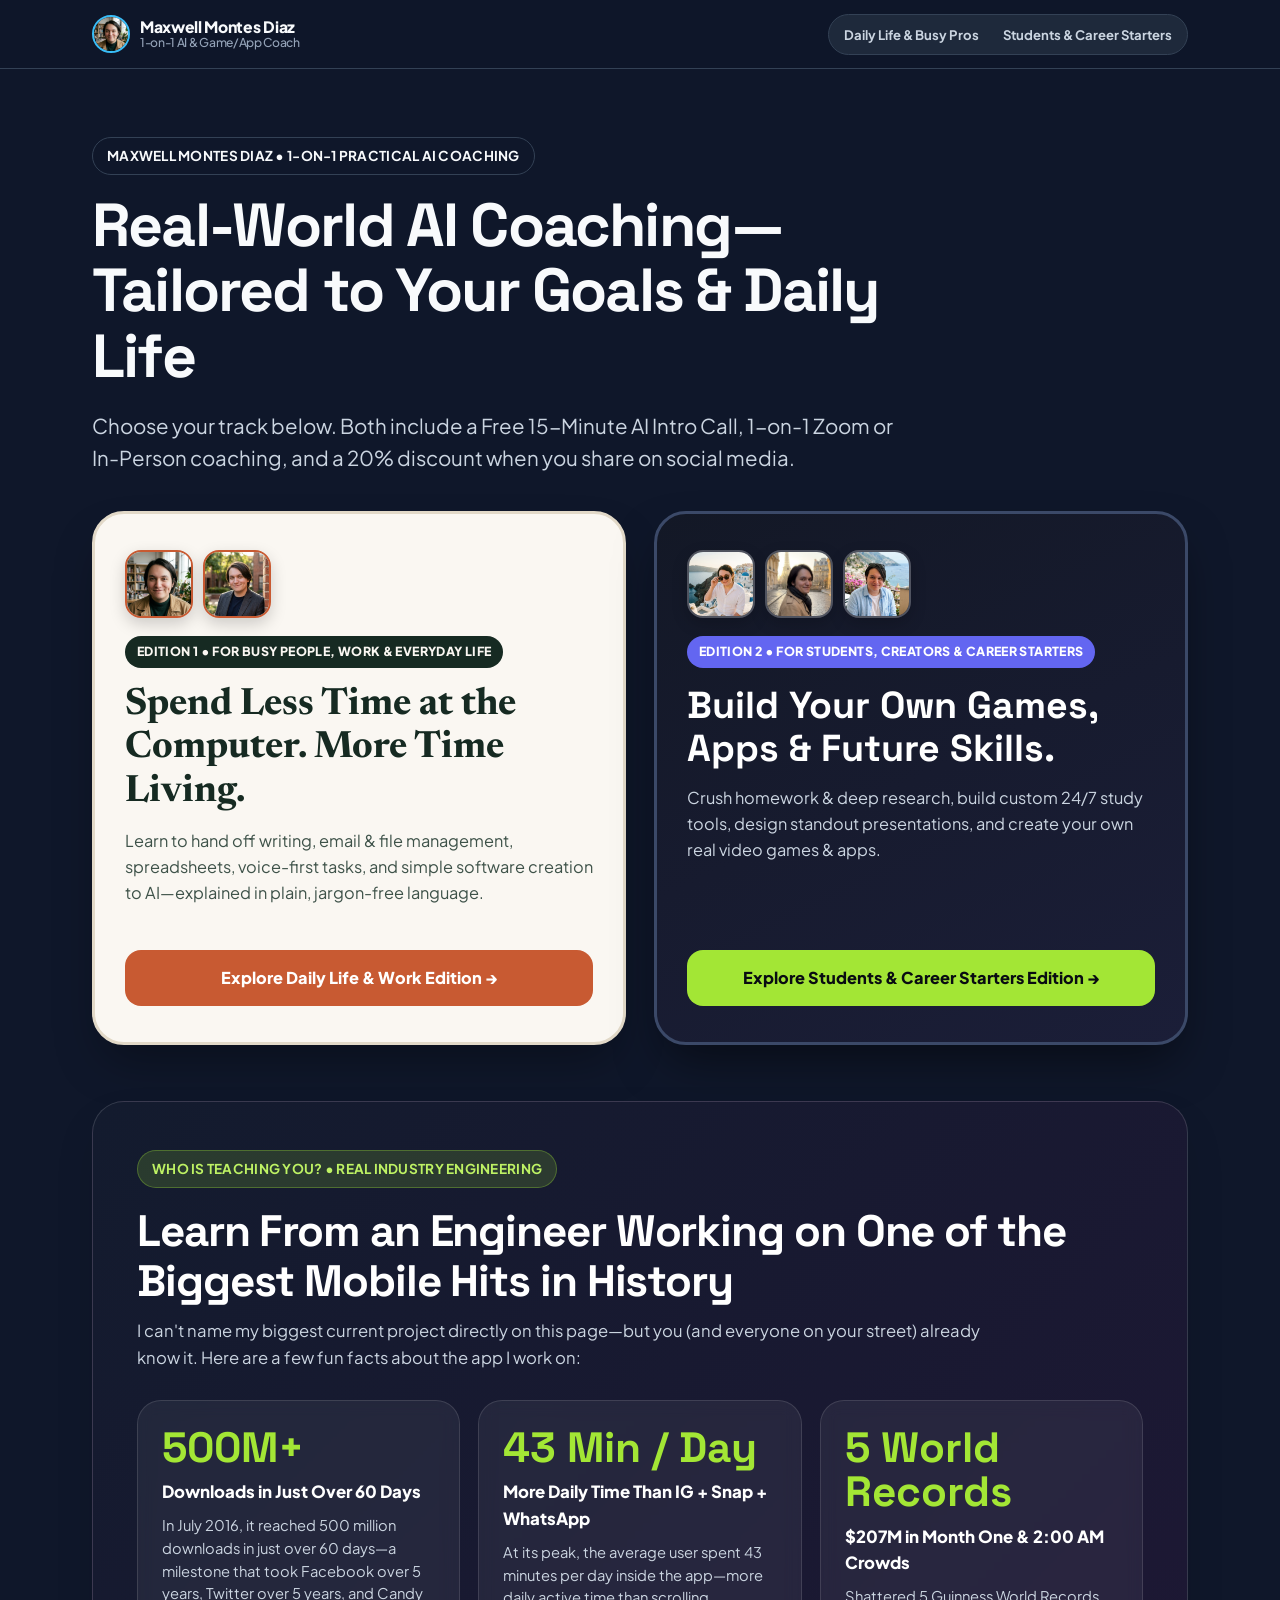
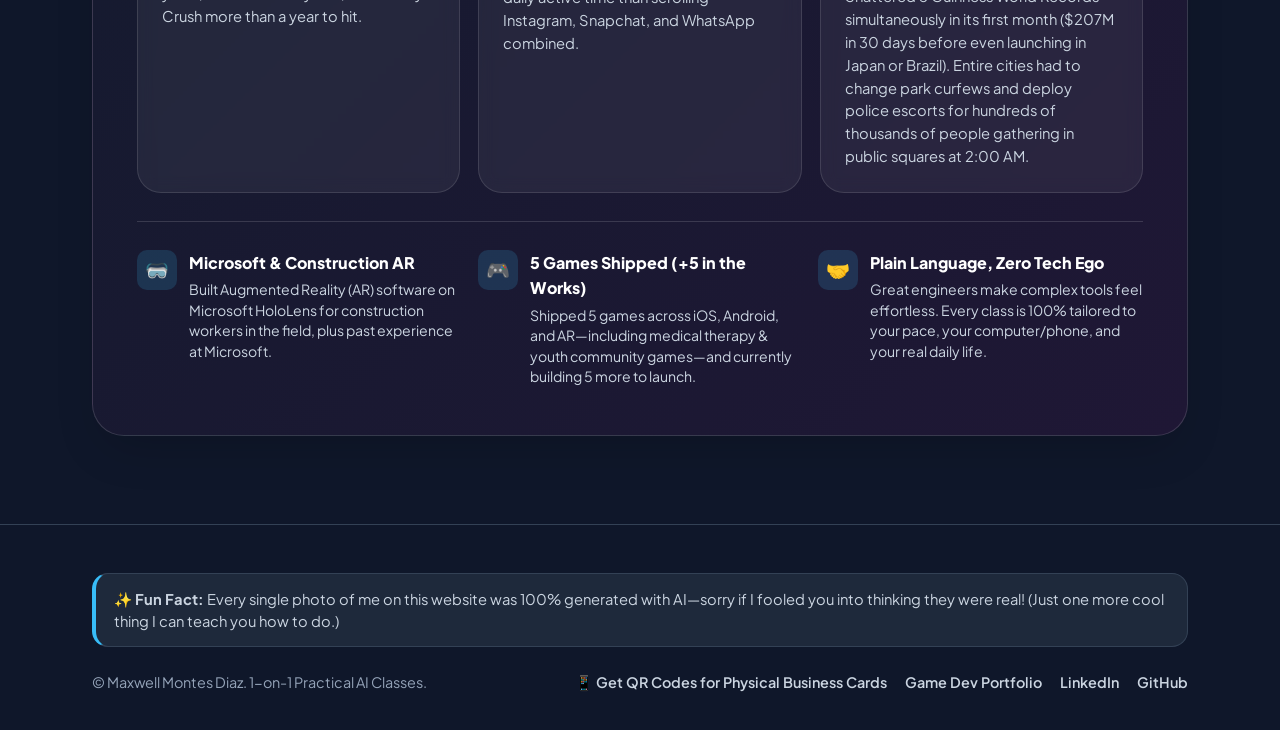
==== index.html @ 0ac8b61b "Initial commit: 1-on-1 AI Lessons Website (Daily Life & Students/Creators editions)" ====
<!DOCTYPE html>
<html lang="en">
<head>
  <meta charset="utf-8" />
  <meta name="viewport" content="width=device-width, initial-scale=1" />
  <title>Maxwell Montes Diaz — 1-on-1 Practical AI, App &amp; Game Classes</title>
  <meta name="description" content="1-on-1 AI coaching by Maxwell Montes Diaz (Ex-Microsoft AR &amp; 500M+ download mobile hit engineer). Tailored tracks for Busy People &amp; Daily Life, and for Students, Creators &amp; Career Starters. Free 15-Min AI Intro Call!" />

  <!-- OpenGraph / WhatsApp / iMessage / Social Link Preview -->
  <meta property="og:type" content="website" />
  <meta property="og:site_name" content="Maxwell Montes Diaz • AI Coaching" />
  <meta property="og:title" content="Master AI for Daily Life — 1-on-1 Classes with Maxwell Montes Diaz" />
  <meta property="og:description" content="Free 15-Min AI Intro Call • Edition 1 (Daily Life &amp; Busy Pros): Spend less time at the computer. Edition 2 (Students &amp; Career Starters): Build your own games, apps &amp; study tools. 20% off when shared!" />
  <meta property="og:url" content="https://mascaz.github.io/AI-Lessons-Website/" />
  <meta property="og:image" content="https://mascaz.github.io/AI-Lessons-Website/assets/images/og-main.jpg" />
  <meta property="og:image:type" content="image/jpeg" />
  <meta property="og:image:width" content="1200" />
  <meta property="og:image:height" content="630" />
  <meta name="twitter:card" content="summary_large_image" />
  <meta name="twitter:title" content="Master AI for Daily Life — 1-on-1 Classes with Maxwell Montes Diaz" />
  <meta name="twitter:description" content="Free 15-Min AI Intro Call • Practical 1-on-1 AI, App &amp; Game Dev coaching." />
  <meta name="twitter:image" content="https://mascaz.github.io/AI-Lessons-Website/assets/images/og-main.jpg" />

  <!-- Google Fonts -->
  <link rel="preconnect" href="https://fonts.googleapis.com" />
  <link rel="preconnect" href="https://fonts.gstatic.com" crossorigin />
  <link href="https://fonts.googleapis.com/css2?family=Newsreader:ital,opsz,wght@0,6..72,600;0,6..72,700;1,6..72,600&family=Plus+Jakarta+Sans:wght@400;500;600;700;800&family=Space+Grotesk:wght@600;700&display=swap" rel="stylesheet" />

  <link rel="stylesheet" href="assets/css/styles.css" />
</head>
<body class="theme-gateway" data-track="gateway">

  <!-- Sticky Global Top Bar -->
  <header class="site-header">
    <div class="container header-inner">
      <a href="./" class="brand-link">
        <img src="assets/images/adults-03-loft.jpg" alt="Maxwell Montes Diaz" class="brand-avatar" id="header-brand-avatar" width="38" height="38" />
        <div class="brand-meta">
          <span class="brand-name">Maxwell Montes Diaz</span>
          <span class="brand-role" data-i18n="nav_role">1-on-1 AI &amp; Game/App Coach</span>
        </div>
      </a>

      <div class="header-controls">
        <nav class="audience-switcher" aria-label="Experience Switcher">
          <a href="adults/" class="audience-pill" data-i18n="nav_adults_pill">Daily Life &amp; Busy Pros</a>
          <a href="youth/" class="audience-pill" data-i18n="nav_youth_pill">Students &amp; Career Starters</a>
        </nav>
      </div>
    </div>
  </header>

  <main>
    <!-- Gateway Hero & Dual Track Chooser -->
    <section class="hero-section">
      <div class="container">
        <div style="max-width: 820px;">
          <div class="eyebrow-badge" data-i18n="gate_eyebrow">
            MAXWELL MONTES DIAZ • 1-ON-1 PRACTICAL AI COACHING
          </div>
          <h1 class="headline-xl" data-i18n="gate_title">
            Real-World AI Coaching—Tailored to Your Goals &amp; Daily Life
          </h1>
          <p class="hero-lead" data-i18n="gate_sub">
            Choose your track below. Both include a Free 15-Minute AI Intro Call, 1-on-1 Zoom or In-Person coaching, and a 20% discount when you share on social media.
          </p>
        </div>

        <!-- Two Distinct Experience Cards -->
        <div class="gateway-cards">
          <!-- Card 1: Daily Life & Busy Pros -->
          <article class="gateway-card gateway-card-adults" data-avatar-preview="assets/images/adults-03-loft.jpg">
            <div>
              <div class="gateway-photo-strip">
                <img src="assets/images/adults-03-loft.jpg" alt="Maxwell Montes Diaz — Studio Headshot" fetchpriority="high" width="68" height="68" />
                <img src="assets/images/adults-04-outdoor.jpg" alt="Maxwell Montes Diaz — Outdoor Headshot" width="68" height="68" />
              </div>
              <span style="display:inline-block;padding:6px 12px;border-radius:999px;background:#162A22;color:#FAF7F2;font-size:0.78rem;font-weight:800;letter-spacing:0.03em;margin-bottom:16px;" data-i18n="gate_adults_badge">
                EDITION 1 • FOR BUSY PEOPLE, WORK &amp; EVERYDAY LIFE
              </span>
              <h2 style="font-family:var(--font-serif);font-size:clamp(1.75rem,3vw,2.35rem);line-height:1.15;margin-bottom:14px;color:#162A22;" data-i18n="gate_adults_title">
                Spend Less Time at the Computer. More Time Living.
              </h2>
              <p style="color:#3E5249;font-size:1.02rem;margin-bottom:20px;" data-i18n="gate_adults_desc">
                Learn to hand off writing, email &amp; file management, spreadsheets, voice-first tasks, and simple software creation to AI—explained in plain, jargon-free language.
              </p>
            </div>
            <a href="adults/" class="btn" style="background:#C85A32;color:#FFFFFF;width:100%;" data-i18n="gate_adults_btn">
              Explore Daily Life &amp; Work Edition →
            </a>
          </article>

          <!-- Card 2: Students, Creators & Career Starters -->
          <article class="gateway-card gateway-card-youth" data-avatar-preview="assets/images/youth-05-santorini.jpg">
            <div>
              <div class="gateway-photo-strip">
                <img src="assets/images/youth-05-santorini.jpg" alt="Maxwell Montes Diaz — Santorini" width="68" height="68" />
                <img src="assets/images/youth-01-paris.jpg" alt="Maxwell Montes Diaz — Paris" width="68" height="68" />
                <img src="assets/images/youth-02-positano.jpg" alt="Maxwell Montes Diaz — Positano" width="68" height="68" />
              </div>
              <span style="display:inline-block;padding:6px 12px;border-radius:999px;background:#6366F1;color:#FFFFFF;font-size:0.78rem;font-weight:800;letter-spacing:0.03em;margin-bottom:16px;" data-i18n="gate_youth_badge">
                EDITION 2 • FOR STUDENTS, CREATORS &amp; CAREER STARTERS
              </span>
              <h2 style="font-family:var(--font-display);font-size:clamp(1.75rem,3vw,2.35rem);line-height:1.15;margin-bottom:14px;color:#FFFFFF;" data-i18n="gate_youth_title">
                Build Your Own Games, Apps &amp; Future Skills.
              </h2>
              <p style="color:#CBD5E1;font-size:1.02rem;margin-bottom:20px;" data-i18n="gate_youth_desc">
                Crush homework &amp; deep research, build custom 24/7 study tools, design standout presentations, and create your own real video games &amp; apps.
              </p>
            </div>
            <a href="youth/" class="btn" style="background:#A3E635;color:#090C12;width:100%;" data-i18n="gate_youth_btn">
              Explore Students &amp; Career Starters Edition →
            </a>
          </article>
        </div>

        <!-- Mystery Megahit Credibility Showcase -->
        <div class="credibility-showcase">
          <div style="display:grid;grid-template-columns:1fr;gap:28px;align-items:center;">
            <div>
              <div class="eyebrow-badge" data-i18n="cred_eyebrow">
                WHO IS TEACHING YOU? • REAL INDUSTRY ENGINEERING
              </div>
              <h2 class="headline-lg" style="color:#FFFFFF;margin-bottom:12px;" data-i18n="cred_title">
                Learn From an Engineer Working on One of the Biggest Mobile Hits in History
              </h2>
              <p style="color:#CBD5E1;max-width:72ch;font-size:1.04rem;" data-i18n="cred_subtitle">
                I can't name my biggest current project directly on this page—but you (and everyone on your street) already know it. Here are a few fun facts about the app I work on:
              </p>
            </div>
          </div>

          <div class="mystery-stats-grid">
            <div class="mystery-stat-card">
              <div class="stat-big" data-i18n="stat1_num">500M+</div>
              <div class="stat-title" data-i18n="stat1_title">Downloads in Just Over 60 Days</div>
              <p class="stat-desc" data-i18n="stat1_desc">
                In July 2016, it reached 500 million downloads in just over 60 days—a milestone that took Facebook over 5 years, Twitter over 5 years, and Candy Crush more than a year to hit.
              </p>
            </div>

            <div class="mystery-stat-card">
              <div class="stat-big" data-i18n="stat2_num">43 Min / Day</div>
              <div class="stat-title" data-i18n="stat2_title">More Daily Time Than IG + Snap + WhatsApp</div>
              <p class="stat-desc" data-i18n="stat2_desc">
                At its peak, the average user spent 43 minutes per day inside the app—more daily active time than scrolling Instagram, Snapchat, and WhatsApp combined.
              </p>
            </div>

            <div class="mystery-stat-card">
              <div class="stat-big" data-i18n="stat3_num">5 World Records</div>
              <div class="stat-title" data-i18n="stat3_title">$207M in Month One &amp; 2:00 AM Crowds</div>
              <p class="stat-desc" data-i18n="stat3_desc">
                Shattered 5 Guinness World Records simultaneously in its first month ($207M in 30 days before even launching in Japan or Brazil). Entire cities had to change park curfews and deploy police escorts for hundreds of thousands of people gathering in public squares at 2:00 AM.
              </p>
            </div>
          </div>

          <div class="experience-timeline">
            <div class="exp-item">
              <div class="exp-badge">🥽</div>
              <div>
                <h4 data-i18n="exp1_title">Microsoft &amp; Construction AR</h4>
                <p data-i18n="exp1_desc">Built Augmented Reality (AR) software on Microsoft HoloLens for construction workers in the field, plus past experience at Microsoft.</p>
              </div>
            </div>
            <div class="exp-item">
              <div class="exp-badge">🎮</div>
              <div>
                <h4 data-i18n="exp2_title">5 Games Shipped (+5 in the Works)</h4>
                <p data-i18n="exp2_desc">Shipped 5 games across iOS, Android, and AR—including medical therapy &amp; youth community games—and currently building 5 more to launch.</p>
              </div>
            </div>
            <div class="exp-item">
              <div class="exp-badge">🤝</div>
              <div>
                <h4 data-i18n="exp3_title">Plain Language, Zero Tech Ego</h4>
                <p data-i18n="exp3_desc">Great engineers make complex tools feel effortless. Every class is 100% tailored to your pace, your computer/phone, and your real daily life.</p>
              </div>
            </div>
          </div>
        </div>
      </div>
    </section>
  </main>

  <!-- Footer with QR Code Generator Modal Trigger -->
  <footer class="site-footer">
    <div class="container">
      <div class="ai-photo-funfact" data-i18n="footer_ai_photos_fact">
        ✨ <strong>Fun Fact:</strong> Every single photo of me on this website was 100% generated with AI—sorry if I fooled you into thinking they were real! (Just one more cool thing I can teach you how to do.)
      </div>
      <div class="footer-inner">
        <div data-i18n="footer_rights">© Maxwell Montes Diaz. 1-on-1 Practical AI Classes.</div>
        <div class="footer-links">
          <button type="button" id="open-qr-modal" data-i18n="footer_qr_btn">📱 Get QR Codes for Physical Business Cards</button>
          <a href="https://mascaz.github.io" target="_blank" rel="noopener" data-i18n="footer_portfolio">Game Dev Portfolio</a>
          <a href="https://www.linkedin.com/in/maxwell-montes-diaz/" target="_blank" rel="noopener">LinkedIn</a>
          <a href="https://github.com/Mascaz" target="_blank" rel="noopener">GitHub</a>
        </div>
      </div>
    </div>
  </footer>

  <!-- Mobile Sticky Bar -->
  <div class="mobile-sticky-bar">
    <a href="#" data-contact="wa-audit" class="btn btn-whatsapp" data-i18n="cta_whatsapp_short">WhatsApp (Free 15-Min Intro)</a>
    <a href="#" data-contact="sms" class="btn-sms-mini" data-i18n="cta_sticky_sms">SMS Text</a>
  </div>

  <!-- Native Dialog Modal for Business Card QR Codes -->
  <dialog id="qr-dialog" class="qr-modal">
    <div style="display:flex;justify-content:space-between;align-items:center;gap:12px;">
      <h3 style="font-size:1.3rem;font-weight:800;">QR Codes for Your Physical Cards</h3>
      <button type="button" id="close-qr-modal" style="color:#94A3B8;font-size:1.5rem;line-height:1;">✕</button>
    </div>
    <p style="color:#CBD5E1;font-size:0.92rem;margin-top:8px;">
      Right-click or long-press either QR code to save it for your business cards. Each link automatically opens in English or Spanish based on the person's phone language!
    </p>
    <div class="qr-grid">
      <div class="qr-box">
        <div style="font-weight:800;color:#FDBA74;">Card 1: Daily Life &amp; Busy Pros</div>
        <img id="qr-img-adults" alt="QR Code for Daily Life and Work Website" width="180" height="180" loading="lazy" />
        <div id="qr-url-adults" style="font-family:var(--font-mono);font-size:0.76rem;color:#94A3B8;word-break:break-all;"></div>
      </div>
      <div class="qr-box">
        <div style="font-weight:800;color:#A3E635;">Card 2: Students &amp; Career Starters</div>
        <img id="qr-img-youth" alt="QR Code for Students and Career Starters Website" width="180" height="180" loading="lazy" />
        <div id="qr-url-youth" style="font-family:var(--font-mono);font-size:0.76rem;color:#94A3B8;word-break:break-all;"></div>
      </div>
    </div>
  </dialog>

  <script src="assets/js/site.js"></script>
</body>
</html>
---- assets/css/styles.css ----
/* ==========================================================================
   Maxwell Montes Diaz — Practical AI Classes (Bilingual EN / ES)
   Three tailored experiences:
   1. .theme-adults  -> Warm Editorial & Calm (Daily Life & Busy Professionals)
   2. .theme-youth   -> Modern Creator Studio (Students, Creators & Career Starters)
   3. .theme-gateway -> Dual-Track Gateway & Switcher
   ========================================================================== */

@media (prefers-reduced-motion: no-preference) {
  @view-transition {
    navigation: auto;
  }
}

:root {
  --font-sans: 'Plus Jakarta Sans', -apple-system, BlinkMacSystemFont, 'Segoe UI', Roboto, sans-serif;
  --font-serif: 'Newsreader', Georgia, 'Times New Roman', serif;
  --font-display: 'Space Grotesk', 'Plus Jakarta Sans', sans-serif;
  --font-mono: 'JetBrains Mono', ui-monospace, SFMono-Regular, Menlo, monospace;

  --whatsapp-green: #25D366;
  --whatsapp-green-dark: #1DA851;
  --whatsapp-ink: #071F10;

  --radius-sm: 10px;
  --radius-md: 16px;
  --radius-lg: 24px;
  --radius-xl: 32px;
  --radius-pill: 9999px;

  --shadow-soft: 0 12px 32px -8px rgba(20, 40, 32, 0.08), 0 4px 12px -2px rgba(20, 40, 32, 0.04);
  --shadow-elevated: 0 20px 48px -12px rgba(0, 0, 0, 0.18);
  --max-w: 1160px;
}

/* --------------------------------------------------------------------------
   Theme 1: DAILY LIFE & BUSY PROS — Warm Editorial, High Legibility, Calm
   -------------------------------------------------------------------------- */
.theme-adults {
  --bg-primary: #FAF7F2;
  --bg-secondary: #F2ECE1;
  --bg-card: #FFFFFF;
  --bg-card-alt: #F6F1E8;
  --bg-glass: rgba(250, 247, 242, 0.90);

  --text-primary: #162A22;
  --text-secondary: #3E5249;
  --text-muted: #687A71;

  --accent-primary: #C85A32;
  --accent-primary-hover: #AF4822;
  --accent-secondary: #1E4637;
  --accent-Soft: #F9E6DF;
  --accent-badge-bg: #E6EFEA;
  --accent-badge-text: #163B2D;

  --border-color: #E2D9C8;
  --border-strong: #C9BTA8;
  --focus-ring: #C85A32;

  background-color: var(--bg-primary);
  color: var(--text-primary);
  font-family: var(--font-sans);
  font-size: 18px;
  line-height: 1.65;
}

/* --------------------------------------------------------------------------
   Theme 2: STUDENTS, CREATORS & CAREER STARTERS — Modern Creator Studio
   -------------------------------------------------------------------------- */
.theme-youth {
  --bg-primary: #090C12;
  --bg-secondary: #101520;
  --bg-card: #151B28;
  --bg-card-alt: #1C2436;
  --bg-glass: rgba(9, 12, 18, 0.86);

  --text-primary: #F8FAFC;
  --text-secondary: #CBD5E1;
  --text-muted: #94A3B8;

  --accent-primary: #A3E635;
  --accent-primary-hover: #BEF264;
  --accent-secondary: #6366F1;
  --accent-Soft: rgba(99, 102, 241, 0.16);
  --accent-badge-bg: rgba(163, 230, 53, 0.14);
  --accent-badge-text: #A3E635;

  --border-color: #263147;
  --border-strong: #3B4968;
  --focus-ring: #A3E635;

  background-color: var(--bg-primary);
  color: var(--text-primary);
  font-family: var(--font-sans);
  font-size: 17px;
  line-height: 1.6;
}

/* --------------------------------------------------------------------------
   Theme 3: GATEWAY (Root Switcher)
   -------------------------------------------------------------------------- */
.theme-gateway {
  --bg-primary: #0F172A;
  --bg-secondary: #1E293B;
  --bg-card: #1E293B;
  --bg-card-alt: #27354D;
  --bg-glass: rgba(15, 23, 42, 0.88);

  --text-primary: #F8FAFC;
  --text-secondary: #CBD5E1;
  --text-muted: #94A3B8;

  --accent-primary: #38BDF8;
  --accent-secondary: #C85A32;
  --border-color: #334155;
  --focus-ring: #38BDF8;

  background-color: var(--bg-primary);
  color: var(--text-primary);
  font-family: var(--font-sans);
  font-size: 17px;
  line-height: 1.6;
}

/* --------------------------------------------------------------------------
   Base & Reset
   -------------------------------------------------------------------------- */
*, *::before, *::after {
  box-sizing: border-box;
  margin: 0;
  padding: 0;
}

html {
  scroll-behavior: smooth;
  -webkit-text-size-adjust: 100%;
}

body {
  min-height: 100vh;
  overflow-x: hidden;
  padding-bottom: 92px; /* Space for mobile sticky CTA bar */
}

@media (min-width: 900px) {
  body {
    padding-bottom: 0;
  }
}

img {
  max-width: 100%;
  height: auto;
  display: block;
}

a {
  color: inherit;
  text-decoration: none;
}

button {
  font: inherit;
  cursor: pointer;
  border: none;
  background: none;
}

:focus-visible {
  outline: 3px solid var(--focus-ring);
  outline-offset: 3px;
}

.container {
  width: 100%;
  max-width: var(--max-w);
  margin: 0 auto;
  padding: 0 20px;
}

@media (min-width: 768px) {
  .container {
    padding: 0 32px;
  }
}

/* --------------------------------------------------------------------------
   Top Sticky Navigation Bar (Audience Switcher + Language Toggle)
   -------------------------------------------------------------------------- */
.site-header {
  position: sticky;
  top: 0;
  z-index: 100;
  backdrop-filter: blur(14px);
  -webkit-backdrop-filter: blur(14px);
  background: var(--bg-glass);
  border-bottom: 1px solid var(--border-color);
}

.header-inner {
  display: flex;
  align-items: center;
  justify-content: space-between;
  gap: 12px;
  min-height: 68px;
  padding-top: 8px;
  padding-bottom: 8px;
  flex-wrap: wrap;
}

.brand-link {
  display: flex;
  align-items: center;
  gap: 10px;
  font-weight: 800;
  font-size: 1rem;
  letter-spacing: -0.02em;
}

.brand-avatar {
  width: 38px;
  height: 38px;
  border-radius: 50%;
  object-fit: cover;
  object-position: center 20%;
  border: 2px solid var(--accent-primary);
}

.brand-meta {
  display: flex;
  flex-direction: column;
  line-height: 1.15;
}

.brand-name {
  font-weight: 800;
  font-size: 0.98rem;
}

.brand-role {
  font-size: 0.76rem;
  color: var(--text-muted);
  font-weight: 500;
}

.header-controls {
  display: flex;
  align-items: center;
  gap: 10px;
  flex-wrap: wrap;
}

/* Version Switcher Pills */
.audience-switcher {
  display: inline-flex;
  align-items: center;
  background: var(--bg-secondary);
  border: 1px solid var(--border-color);
  border-radius: var(--radius-pill);
  padding: 3px;
  font-size: 0.82rem;
  font-weight: 700;
}

.audience-pill {
  padding: 6px 12px;
  border-radius: var(--radius-pill);
  color: var(--text-secondary);
  transition: all 0.2s ease;
  white-space: nowrap;
}

.audience-pill:hover {
  color: var(--text-primary);
}

.audience-pill.active-adults {
  background: #C85A32;
  color: #FFFFFF;
}

.audience-pill.active-youth {
  background: #6366F1;
  color: #FFFFFF;
}

/* Language Toggle Pill */
.lang-toggle {
  display: inline-flex;
  align-items: center;
  background: var(--bg-secondary);
  border: 1px solid var(--border-color);
  border-radius: var(--radius-pill);
  padding: 3px;
  font-size: 0.8rem;
  font-weight: 700;
}

.lang-btn {
  padding: 5px 10px;
  border-radius: var(--radius-pill);
  color: var(--text-muted);
  transition: all 0.18s ease;
}

.lang-btn.active {
  background: var(--text-primary);
  color: var(--bg-primary);
}

/* --------------------------------------------------------------------------
   Typography Helpers
   -------------------------------------------------------------------------- */
.theme-adults .headline-xl {
  font-family: var(--font-serif);
  font-size: clamp(2.25rem, 4.6vw, 3.7rem);
  font-weight: 700;
  line-height: 1.12;
  letter-spacing: -0.02em;
}

.theme-adults .headline-lg {
  font-family: var(--font-serif);
  font-size: clamp(1.85rem, 3.5vw, 2.75rem);
  font-weight: 700;
  line-height: 1.18;
  letter-spacing: -0.015em;
}

.theme-youth .headline-xl,
.theme-gateway .headline-xl {
  font-family: var(--font-display);
  font-size: clamp(2.2rem, 4.8vw, 3.8rem);
  font-weight: 800;
  line-height: 1.08;
  letter-spacing: -0.03em;
}

.theme-youth .headline-lg,
.theme-gateway .headline-lg {
  font-family: var(--font-display);
  font-size: clamp(1.8rem, 3.6vw, 2.75rem);
  font-weight: 800;
  line-height: 1.14;
  letter-spacing: -0.025em;
}

.eyebrow-badge {
  display: inline-flex;
  align-items: center;
  gap: 8px;
  padding: 7px 14px;
  border-radius: var(--radius-pill);
  background: var(--accent-badge-bg);
  color: var(--accent-badge-text);
  font-size: 0.85rem;
  font-weight: 700;
  letter-spacing: 0.02em;
  margin-bottom: 18px;
  border: 1px solid var(--border-color);
}

.highlight-adults {
  color: #C85A32;
  font-style: italic;
}

.highlight-youth {
  background: linear-gradient(95deg, #A3E635 0%, #38BDF8 100%);
  -webkit-background-clip: text;
  -webkit-text-fill-color: transparent;
}

/* --------------------------------------------------------------------------
   Hero Section
   -------------------------------------------------------------------------- */
.hero-section {
  padding: 44px 0 64px;
}

@media (min-width: 900px) {
  .hero-section {
    padding: 68px 0 88px;
  }
}

.hero-grid {
  display: grid;
  grid-template-columns: 1fr;
  gap: 40px;
  align-items: center;
}

@media (min-width: 920px) {
  .hero-grid {
    grid-template-columns: 1.18fr 0.82fr;
    gap: 52px;
  }
}

.hero-lead {
  font-size: clamp(1.08rem, 1.8vw, 1.28rem);
  color: var(--text-secondary);
  margin-top: 20px;
  margin-bottom: 28px;
  max-width: 62ch;
}

/* Free 15-Min Intro Call Callout Banner */
.audit-offer-banner {
  background: var(--bg-card);
  border: 2px solid var(--accent-primary);
  border-radius: var(--radius-md);
  padding: 16px 20px;
  margin-bottom: 26px;
  display: flex;
  align-items: flex-start;
  gap: 14px;
  box-shadow: var(--shadow-soft);
}

.audit-offer-icon {
  font-size: 1.5rem;
  line-height: 1;
  flex-shrink: 0;
  margin-top: 2px;
}

.audit-offer-text strong {
  display: block;
  font-size: 1.02rem;
  margin-bottom: 3px;
}

.audit-offer-text span {
  font-size: 0.92rem;
  color: var(--text-secondary);
}

/* CTA Hierarchy Buttons */
.cta-stack {
  display: flex;
  flex-direction: column;
  gap: 12px;
}

.cta-row-primary {
  display: flex;
  flex-wrap: wrap;
  gap: 12px;
}

.btn {
  display: inline-flex;
  align-items: center;
  justify-content: center;
  gap: 10px;
  padding: 15px 24px;
  border-radius: var(--radius-md);
  font-weight: 800;
  font-size: 1.02rem;
  transition: transform 0.16s ease, box-shadow 0.16s ease, background-color 0.16s ease;
  text-align: center;
}

.btn:active {
  transform: translateY(1px);
}

.btn-whatsapp {
  background: var(--whatsapp-green);
  color: var(--whatsapp-ink);
  box-shadow: 0 10px 24px -6px rgba(37, 211, 102, 0.45);
  flex: 1 1 280px;
}

.btn-whatsapp:hover {
  background: #20bd5a;
  transform: translateY(-2px);
}

.btn-secondary {
  background: var(--bg-card);
  color: var(--text-primary);
  border: 1.5px solid var(--border-color);
  padding: 13px 20px;
  font-size: 0.95rem;
  font-weight: 700;
}

.btn-secondary:hover {
  border-color: var(--accent-primary);
  transform: translateY(-1px);
}

.contact-tier-row {
  display: flex;
  flex-wrap: wrap;
  align-items: center;
  gap: 10px 18px;
  font-size: 0.88rem;
  color: var(--text-muted);
  margin-top: 4px;
}

.contact-tier-link {
  display: inline-flex;
  align-items: center;
  gap: 6px;
  color: var(--text-secondary);
  font-weight: 600;
  text-decoration: underline;
  text-underline-offset: 3px;
}

.contact-tier-link:hover {
  color: var(--accent-primary);
}

/* Hero Portrait Card & Multi-Photo Collages */
.hero-photo-card {
  position: relative;
  background: var(--bg-card);
  border: 1px solid var(--border-color);
  border-radius: var(--radius-xl);
  padding: 16px;
  box-shadow: var(--shadow-elevated);
}

.hero-photo-frame {
  position: relative;
  border-radius: calc(var(--radius-xl) - 8px);
  overflow: hidden;
  aspect-ratio: 4 / 4.7;
  background: var(--bg-secondary);
}

.hero-photo-frame img {
  width: 100%;
  height: 100%;
  object-fit: cover;
  object-position: center 18%;
}

/* Adults 2-Photo Editorial Collage (03 Loft + 04 Outdoor) */
.hero-collage-adults {
  display: grid;
  grid-template-columns: 1.15fr 0.85fr;
  gap: 10px;
  align-items: stretch;
}

.collage-tile {
  position: relative;
  border-radius: calc(var(--radius-xl) - 10px);
  overflow: hidden;
  background: var(--bg-secondary);
  cursor: pointer;
  border: 2px solid transparent;
  transition: transform 0.2s ease, border-color 0.2s ease;
}

.collage-tile:hover {
  transform: scale(1.015);
  border-color: var(--accent-primary);
}

.collage-tile img {
  width: 100%;
  height: 100%;
  object-fit: cover;
  object-position: center 20%;
  display: block;
}

.hero-collage-adults .collage-tile {
  aspect-ratio: 3 / 4.2;
}

/* Youth 3-Photo Creator Bento Collage (05 Santorini + 01 Paris + 02 Positano) */
.hero-collage-youth {
  display: grid;
  grid-template-columns: 1fr 1fr;
  gap: 10px;
}

.hero-collage-youth .collage-tile-main {
  grid-column: 1 / -1;
  aspect-ratio: 16 / 10.5;
}

.hero-collage-youth .collage-tile-sub {
  aspect-ratio: 4 / 4.3;
}

/* Gateway Card Mini Collage Strip */
.gateway-photo-strip {
  display: flex;
  gap: 10px;
  margin-bottom: 18px;
}

.gateway-photo-strip img {
  width: 68px;
  height: 68px;
  border-radius: 16px;
  object-fit: cover;
  object-position: center 20%;
  border: 2px solid rgba(255, 255, 255, 0.25);
  box-shadow: 0 6px 16px rgba(0, 0, 0, 0.18);
}

.gateway-card-adults .gateway-photo-strip img {
  border-color: #C85A32;
}

.hero-photo-caption {
  padding: 16px 8px 6px;
}

.hero-photo-name {
  font-weight: 800;
  font-size: 1.15rem;
  display: flex;
  align-items: center;
  justify-content: space-between;
  gap: 8px;
}

.verified-pill {
  font-size: 0.76rem;
  padding: 4px 10px;
  border-radius: var(--radius-pill);
  background: var(--accent-badge-bg);
  color: var(--accent-badge-text);
  font-weight: 700;
}

.hero-photo-bio {
  font-size: 0.9rem;
  color: var(--text-secondary);
  margin-top: 6px;
}

.hero-mini-pills {
  display: flex;
  flex-wrap: wrap;
  gap: 6px;
  margin-top: 12px;
}

.mini-pill {
  font-size: 0.76rem;
  font-weight: 700;
  padding: 4px 10px;
  border-radius: var(--radius-sm);
  background: var(--bg-secondary);
  color: var(--text-secondary);
  border: 1px solid var(--border-color);
}

/* --------------------------------------------------------------------------
   Section Layout & Cards
   -------------------------------------------------------------------------- */
.section {
  padding: 64px 0;
  border-top: 1px solid var(--border-color);
}

@media (min-width: 900px) {
  .section {
    padding: 84px 0;
  }
}

.section-alt {
  background: var(--bg-secondary);
}

.section-header {
  max-width: 740px;
  margin-bottom: 44px;
}

.section-header p {
  margin-top: 14px;
  color: var(--text-secondary);
  font-size: 1.06rem;
}

.cards-grid-3 {
  display: grid;
  grid-template-columns: 1fr;
  gap: 22px;
}

@media (min-width: 768px) {
  .cards-grid-3 {
    grid-template-columns: repeat(2, 1fr);
  }
}

@media (min-width: 1024px) {
  .cards-grid-3 {
    grid-template-columns: repeat(3, 1fr);
  }
}

.cards-grid-2 {
  display: grid;
  grid-template-columns: 1fr;
  gap: 24px;
}

@media (min-width: 820px) {
  .cards-grid-2 {
    grid-template-columns: repeat(2, 1fr);
  }
}

.feature-card {
  background: var(--bg-card);
  border: 1px solid var(--border-color);
  border-radius: var(--radius-lg);
  padding: 28px;
  display: flex;
  flex-direction: column;
  justify-content: space-between;
  gap: 18px;
  box-shadow: var(--shadow-soft);
  transition: transform 0.2s ease, border-color 0.2s ease;
}

.feature-card:hover {
  transform: translateY(-3px);
  border-color: var(--accent-primary);
}

.card-icon {
  width: 48px;
  height: 48px;
  border-radius: 14px;
  background: var(--accent-badge-bg);
  color: var(--accent-badge-text);
  display: flex;
  align-items: center;
  justify-content: center;
  font-size: 1.45rem;
  margin-bottom: 14px;
}

.feature-card h3 {
  font-size: 1.25rem;
  font-weight: 800;
  margin-bottom: 10px;
  line-height: 1.3;
}

.feature-card p {
  color: var(--text-secondary);
  font-size: 0.96rem;
}

.before-after-box {
  background: var(--bg-card-alt);
  border-radius: var(--radius-md);
  padding: 14px 16px;
  font-size: 0.88rem;
  border-left: 4px solid var(--accent-primary);
}

.before-line {
  color: var(--text-muted);
  text-decoration: line-through;
  margin-bottom: 4px;
}

.after-line {
  color: var(--text-primary);
  font-weight: 700;
}

.card-action-link {
  display: inline-flex;
  align-items: center;
  gap: 6px;
  font-size: 0.9rem;
  font-weight: 800;
  color: var(--accent-primary);
  margin-top: 4px;
}

.card-action-link:hover {
  text-decoration: underline;
}

/* --------------------------------------------------------------------------
   Interactive Explorer / Calculator Widget
   -------------------------------------------------------------------------- */
.interactive-panel {
  background: var(--bg-card);
  border: 2px solid var(--border-color);
  border-radius: var(--radius-xl);
  padding: 28px 24px;
  box-shadow: var(--shadow-soft);
}

@media (min-width: 768px) {
  .interactive-panel {
    padding: 38px 40px;
  }
}

.task-checklist {
  display: grid;
  grid-template-columns: 1fr;
  gap: 12px;
  margin: 24px 0;
}

@media (min-width: 700px) {
  .task-checklist {
    grid-template-columns: repeat(2, 1fr);
  }
}

.task-check-item {
  display: flex;
  align-items: center;
  gap: 14px;
  padding: 16px 18px;
  border-radius: var(--radius-md);
  background: var(--bg-card-alt);
  border: 1.5px solid var(--border-color);
  cursor: pointer;
  transition: all 0.16s ease;
  user-select: none;
}

.task-check-item:hover {
  border-color: var(--accent-primary);
}

.task-check-item.selected {
  border-color: var(--accent-primary);
  background: var(--accent-badge-bg);
}

.task-check-box {
  width: 24px;
  height: 24px;
  border-radius: 7px;
  border: 2px solid var(--text-muted);
  display: flex;
  align-items: center;
  justify-content: center;
  font-weight: 900;
  font-size: 0.9rem;
  flex-shrink: 0;
}

.task-check-item.selected .task-check-box {
  background: var(--accent-primary);
  border-color: var(--accent-primary);
  color: #090C12;
}

.theme-adults .task-check-item.selected .task-check-box {
  color: #FFFFFF;
}

.time-saved-summary {
  display: flex;
  flex-wrap: wrap;
  align-items: center;
  justify-content: space-between;
  gap: 20px;
  padding-top: 22px;
  border-top: 1px solid var(--border-color);
}

.time-saved-number {
  font-size: clamp(1.8rem, 3.5vw, 2.5rem);
  font-weight: 900;
  color: var(--accent-primary);
  line-height: 1.1;
}

/* Youth Interactive Studio Tabs */
.studio-tabs {
  display: flex;
  flex-wrap: wrap;
  gap: 10px;
  margin-bottom: 26px;
}

.studio-tab {
  padding: 11px 18px;
  border-radius: var(--radius-pill);
  background: var(--bg-card-alt);
  border: 1.5px solid var(--border-color);
  color: var(--text-secondary);
  font-weight: 700;
  font-size: 0.92rem;
  transition: all 0.18s ease;
}

.studio-tab:hover {
  color: var(--text-primary);
  border-color: var(--accent-primary);
}

.studio-tab.active {
  background: var(--accent-primary);
  color: #090C12;
  border-color: var(--accent-primary);
}

.studio-preview-grid {
  display: grid;
  grid-template-columns: 1fr;
  gap: 24px;
  align-items: center;
}

@media (min-width: 820px) {
  .studio-preview-grid {
    grid-template-columns: 1.1fr 0.9fr;
  }
}

.studio-step-list {
  list-style: none;
  display: flex;
  flex-direction: column;
  gap: 12px;
  margin: 18px 0 24px;
}

.studio-step-list li {
  display: flex;
  align-items: flex-start;
  gap: 12px;
  background: var(--bg-card-alt);
  padding: 12px 16px;
  border-radius: var(--radius-md);
  border: 1px solid var(--border-color);
  font-size: 0.95rem;
}

.step-num {
  width: 26px;
  height: 26px;
  border-radius: 50%;
  background: var(--accent-badge-bg);
  color: var(--accent-badge-text);
  font-weight: 800;
  font-size: 0.82rem;
  display: flex;
  align-items: center;
  justify-content: center;
  flex-shrink: 0;
  margin-top: 2px;
}

.terminal-mockup {
  background: #070A0F;
  border: 1px solid #263147;
  border-radius: var(--radius-lg);
  padding: 20px;
  font-family: var(--font-mono);
  font-size: 0.86rem;
  color: #E2E8F0;
  box-shadow: inset 0 1px 0 rgba(255,255,255,0.06);
}

.terminal-dots {
  display: flex;
  gap: 7px;
  margin-bottom: 14px;
}

.terminal-dots span {
  width: 11px;
  height: 11px;
  border-radius: 50%;
  background: #334155;
}

.terminal-dots span:nth-child(1) { background: #EF4444; }
.terminal-dots span:nth-child(2) { background: #F59E0B; }
.terminal-dots span:nth-child(3) { background: #10B981; }

/* --------------------------------------------------------------------------
   "Mystery Global Phenomenon" Credibility Showcase (No Title Mentioned!)
   -------------------------------------------------------------------------- */
.credibility-showcase {
  background: linear-gradient(135deg, #131B2E 0%, #1F1735 100%);
  color: #F8FAFC;
  border-radius: var(--radius-xl);
  padding: 32px 24px;
  border: 1px solid rgba(255, 255, 255, 0.14);
  box-shadow: var(--shadow-elevated);
  position: relative;
  overflow: hidden;
}

@media (min-width: 768px) {
  .credibility-showcase {
    padding: 48px 44px;
  }
}

.credibility-showcase .eyebrow-badge {
  background: rgba(163, 230, 53, 0.16);
  color: #BEF264;
  border-color: rgba(163, 230, 53, 0.3);
}

.mystery-stats-grid {
  display: grid;
  grid-template-columns: 1fr;
  gap: 18px;
  margin: 28px 0;
}

@media (min-width: 860px) {
  .mystery-stats-grid {
    grid-template-columns: repeat(3, 1fr);
  }
}

.mystery-stat-card {
  background: rgba(255, 255, 255, 0.06);
  border: 1px solid rgba(255, 255, 255, 0.12);
  border-radius: var(--radius-lg);
  padding: 24px;
  backdrop-filter: blur(8px);
}

.stat-big {
  font-family: var(--font-display);
  font-size: clamp(2rem, 3.5vw, 2.65rem);
  font-weight: 800;
  color: #A3E635;
  line-height: 1.05;
  margin-bottom: 10px;
}

.stat-title {
  font-weight: 800;
  font-size: 1.05rem;
  color: #FFFFFF;
  margin-bottom: 8px;
}

.stat-desc {
  font-size: 0.92rem;
  color: #CBD5E1;
  line-height: 1.55;
}

.experience-timeline {
  display: grid;
  grid-template-columns: 1fr;
  gap: 16px;
  margin-top: 28px;
  padding-top: 28px;
  border-top: 1px solid rgba(255, 255, 255, 0.14);
}

@media (min-width: 768px) {
  .experience-timeline {
    grid-template-columns: repeat(3, 1fr);
  }
}

.exp-item {
  display: flex;
  align-items: flex-start;
  gap: 12px;
}

.exp-badge {
  width: 40px;
  height: 40px;
  border-radius: 10px;
  background: rgba(56, 189, 248, 0.16);
  color: #38BDF8;
  display: flex;
  align-items: center;
  justify-content: center;
  font-size: 1.2rem;
  flex-shrink: 0;
}

.exp-item h4 {
  font-size: 1rem;
  font-weight: 800;
  color: #FFFFFF;
  margin-bottom: 4px;
}

.exp-item p {
  font-size: 0.88rem;
  color: #CBD5E1;
  line-height: 1.45;
}

/* --------------------------------------------------------------------------
   Pricing, 15-Min Free Audit & 20% Social Share Discount Section
   -------------------------------------------------------------------------- */
.pricing-grid {
  display: grid;
  grid-template-columns: 1fr;
  gap: 24px;
  align-items: stretch;
}

@media (min-width: 880px) {
  .pricing-grid {
    grid-template-columns: 1fr 1.15fr;
  }
}

.pricing-card {
  background: var(--bg-card);
  border: 2px solid var(--border-color);
  border-radius: var(--radius-xl);
  padding: 32px 28px;
  display: flex;
  flex-direction: column;
  justify-content: space-between;
  gap: 22px;
  box-shadow: var(--shadow-soft);
}

.pricing-card.featured {
  border-color: var(--accent-primary);
  position: relative;
}

.price-tag-row {
  display: flex;
  align-items: baseline;
  gap: 14px;
  flex-wrap: wrap;
  margin: 12px 0;
}

.price-main {
  font-family: var(--font-display);
  font-size: clamp(2.4rem, 4.5vw, 3.2rem);
  font-weight: 900;
  line-height: 1;
}

.price-discounted-pill {
  background: var(--accent-badge-bg);
  color: var(--accent-badge-text);
  border: 1px solid var(--accent-primary);
  padding: 6px 12px;
  border-radius: var(--radius-pill);
  font-size: 0.9rem;
  font-weight: 800;
}

.pricing-features {
  list-style: none;
  display: flex;
  flex-direction: column;
  gap: 12px;
  margin: 14px 0;
}

.pricing-features li {
  display: flex;
  align-items: flex-start;
  gap: 10px;
  font-size: 0.96rem;
}

.check-icon {
  color: var(--accent-primary);
  font-weight: 900;
  flex-shrink: 0;
}

/* 20% Social Media Share Box */
.share-discount-box {
  background: var(--bg-card-alt);
  border: 1.5px dashed var(--accent-primary);
  border-radius: var(--radius-lg);
  padding: 20px;
  margin-top: 8px;
}

.share-discount-box h4 {
  font-size: 1.05rem;
  font-weight: 800;
  margin-bottom: 6px;
  display: flex;
  align-items: center;
  gap: 8px;
}

.share-discount-box p {
  font-size: 0.9rem;
  color: var(--text-secondary);
  margin-bottom: 14px;
}

.share-buttons-row {
  display: flex;
  flex-wrap: wrap;
  gap: 8px;
}

.share-chip {
  padding: 8px 14px;
  border-radius: var(--radius-pill);
  background: var(--bg-card);
  border: 1px solid var(--border-color);
  color: var(--text-primary);
  font-size: 0.84rem;
  font-weight: 700;
  display: inline-flex;
  align-items: center;
  gap: 6px;
  transition: all 0.15s ease;
}

.share-chip:hover {
  border-color: var(--accent-primary);
  transform: translateY(-1px);
}

/* --------------------------------------------------------------------------
   Gateway Split Cards (Root index.html)
   -------------------------------------------------------------------------- */
.gateway-cards {
  display: grid;
  grid-template-columns: 1fr;
  gap: 28px;
  margin: 36px 0 56px;
}

@media (min-width: 860px) {
  .gateway-cards {
    grid-template-columns: repeat(2, 1fr);
  }
}

.gateway-card {
  border-radius: var(--radius-xl);
  padding: 36px 30px;
  display: flex;
  flex-direction: column;
  justify-content: space-between;
  gap: 24px;
  transition: transform 0.22s ease, box-shadow 0.22s ease;
  position: relative;
  overflow: hidden;
}

.gateway-card:hover {
  transform: translateY(-5px);
}

.gateway-card-adults {
  background: #FAF7F2;
  color: #162A22;
  border: 3px solid #E2D9C8;
  box-shadow: 0 24px 48px -12px rgba(0, 0, 0, 0.35);
}

.gateway-card-adults:hover {
  border-color: #C85A32;
}

.gateway-card-youth {
  background: linear-gradient(155deg, #131826 0%, #1B1E38 100%);
  color: #F8FAFC;
  border: 3px solid #3B4968;
  box-shadow: 0 24px 48px -12px rgba(0, 0, 0, 0.5);
}

.gateway-card-youth:hover {
  border-color: #A3E635;
}

/* --------------------------------------------------------------------------
   Footer & QR Code Generator Modal
   -------------------------------------------------------------------------- */
.site-footer {
  padding: 48px 0 36px;
  border-top: 1px solid var(--border-color);
  font-size: 0.9rem;
  color: var(--text-muted);
}

.ai-photo-funfact {
  background: var(--bg-card);
  border: 1px solid var(--border-color);
  border-left: 4px solid var(--accent-primary);
  border-radius: var(--radius-md);
  padding: 14px 18px;
  margin-bottom: 24px;
  color: var(--text-secondary);
  font-size: 0.92rem;
  line-height: 1.5;
}

.footer-inner {
  display: flex;
  flex-wrap: wrap;
  justify-content: space-between;
  align-items: center;
  gap: 20px;
}

.footer-links {
  display: flex;
  flex-wrap: wrap;
  gap: 18px;
}

.footer-links a,
.footer-links button {
  color: var(--text-secondary);
  font-weight: 600;
}

.footer-links a:hover,
.footer-links button:hover {
  color: var(--accent-primary);
}

/* Mobile Sticky Bottom Conversion Bar */
.mobile-sticky-bar {
  position: fixed;
  bottom: 0;
  left: 0;
  right: 0;
  z-index: 95;
  background: var(--bg-glass);
  backdrop-filter: blur(16px);
  -webkit-backdrop-filter: blur(16px);
  border-top: 1px solid var(--border-color);
  padding: 10px 16px calc(10px + env(safe-area-inset-bottom));
  display: flex;
  align-items: center;
  gap: 10px;
}

@media (min-width: 900px) {
  .mobile-sticky-bar {
    display: none;
  }
}

.mobile-sticky-bar .btn-whatsapp {
  padding: 12px 16px;
  font-size: 0.94rem;
  flex: 1;
}

.mobile-sticky-bar .btn-sms-mini {
  padding: 12px 14px;
  border-radius: var(--radius-md);
  background: var(--bg-card);
  border: 1.5px solid var(--border-color);
  color: var(--text-primary);
  font-weight: 700;
  font-size: 0.86rem;
  white-space: nowrap;
}

/* Native Dialog Modal for QR Codes */
dialog.qr-modal {
  margin: auto;
  width: min(92vw, 680px);
  border-radius: var(--radius-xl);
  background: #131B2E;
  color: #F8FAFC;
  border: 1px solid #334155;
  padding: 28px;
  box-shadow: 0 25px 60px rgba(0, 0, 0, 0.65);
}

dialog.qr-modal::backdrop {
  background: rgba(5, 8, 15, 0.75);
  backdrop-filter: blur(6px);
}

.qr-grid {
  display: grid;
  grid-template-columns: 1fr;
  gap: 20px;
  margin-top: 20px;
}

@media (min-width: 600px) {
  .qr-grid {
    grid-template-columns: repeat(2, 1fr);
  }
}

.qr-box {
  background: #1E293B;
  border: 1px solid #334155;
  border-radius: var(--radius-lg);
  padding: 20px;
  text-align: center;
}

.qr-box img {
  margin: 12px auto;
  border-radius: 12px;
  background: #FFFFFF;
  padding: 10px;
  width: 180px;
  height: 180px;
}
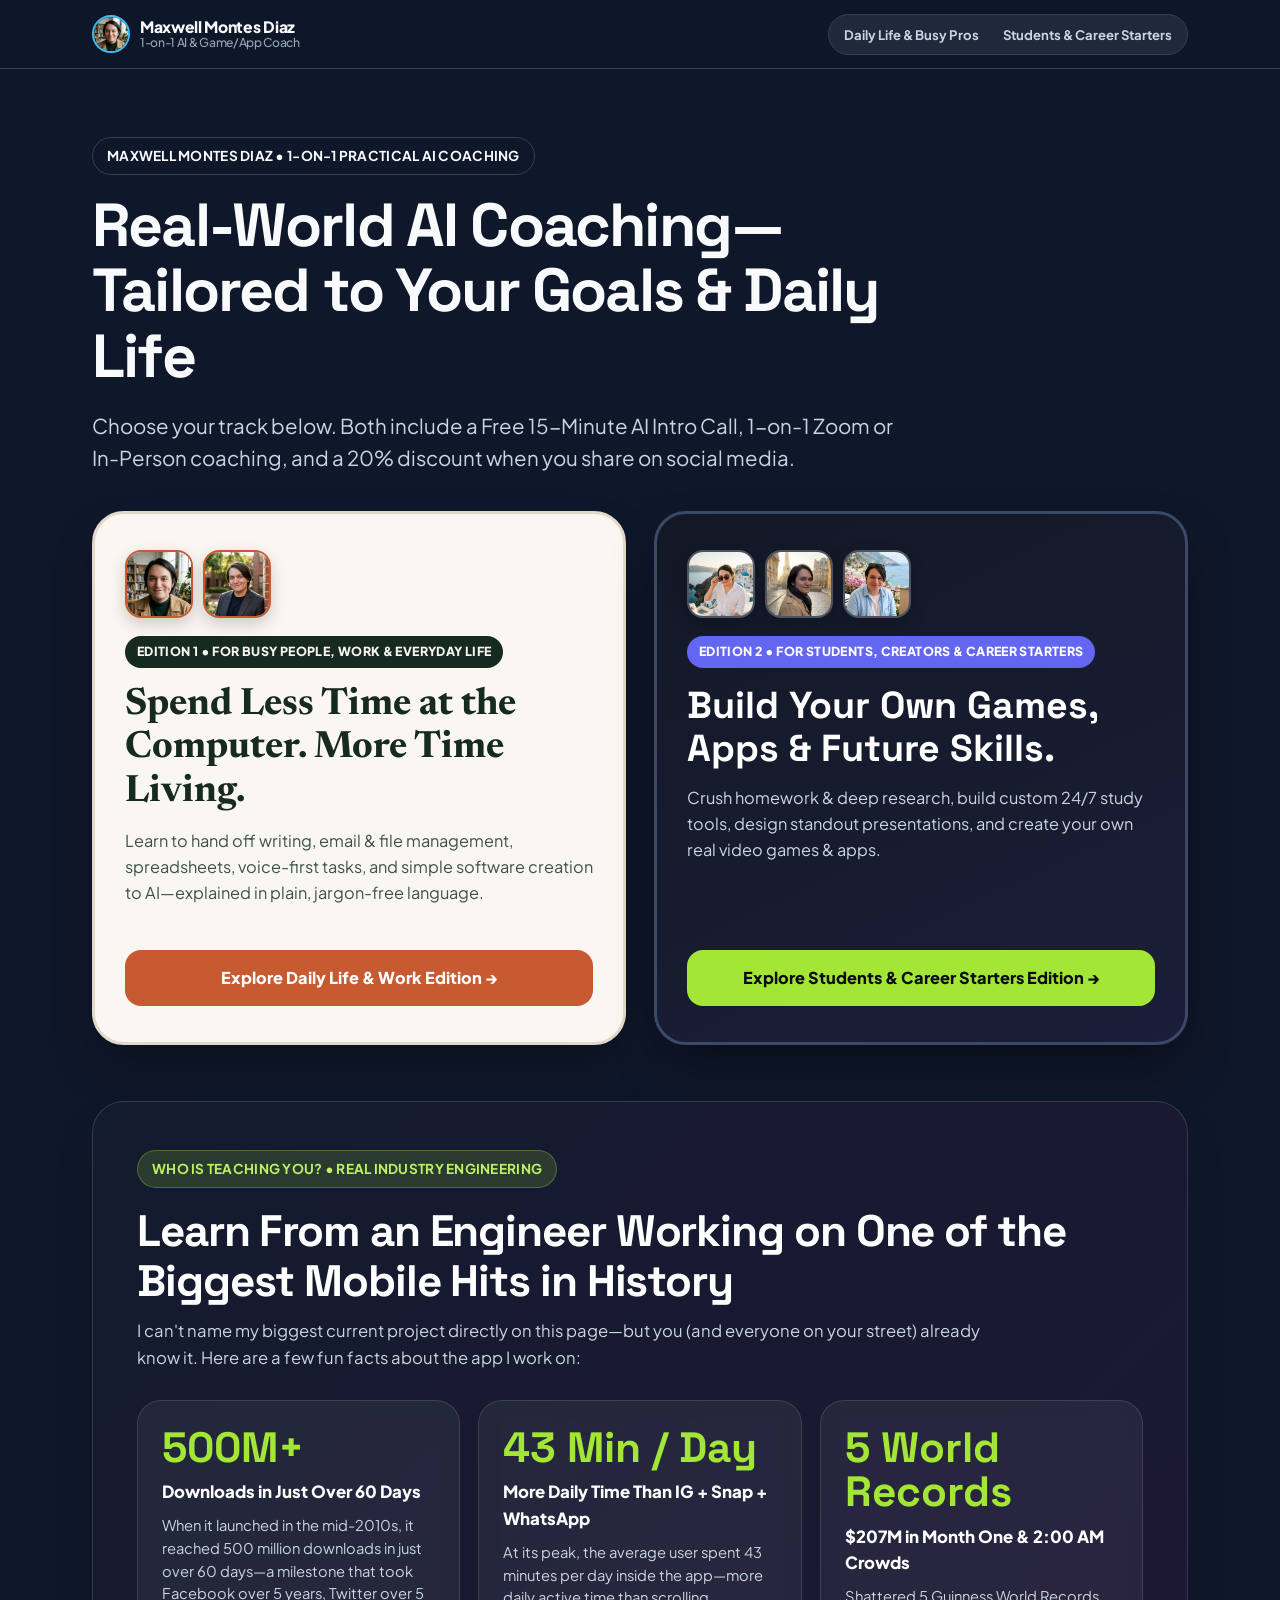
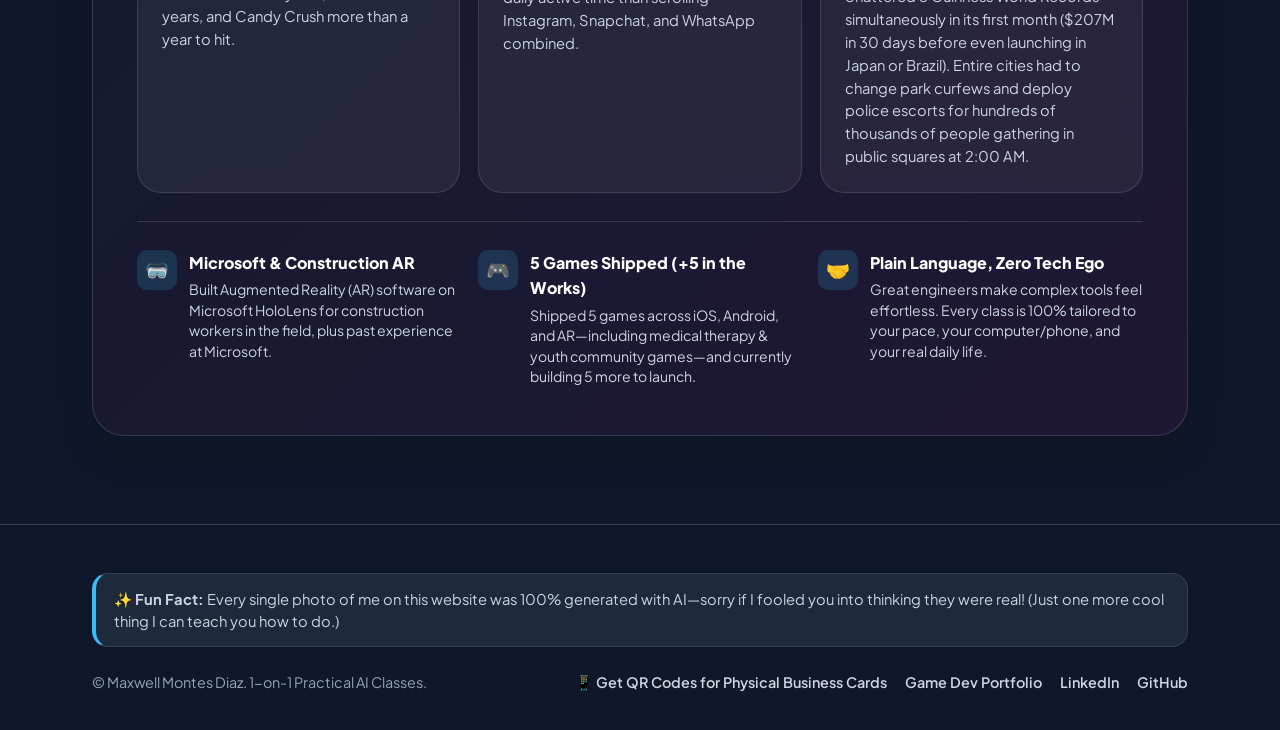
==== commit 85670972: "Replace specific July 2016 launch date with approximate mid-2010s timeframe" ====
--- a/index.html
+++ b/index.html
@@ -135,7 +135,7 @@
               <div class="stat-big" data-i18n="stat1_num">500M+</div>
               <div class="stat-title" data-i18n="stat1_title">Downloads in Just Over 60 Days</div>
               <p class="stat-desc" data-i18n="stat1_desc">
-                In July 2016, it reached 500 million downloads in just over 60 days—a milestone that took Facebook over 5 years, Twitter over 5 years, and Candy Crush more than a year to hit.
+                When it launched in the mid-2010s, it reached 500 million downloads in just over 60 days—a milestone that took Facebook over 5 years, Twitter over 5 years, and Candy Crush more than a year to hit.
               </p>
             </div>
 
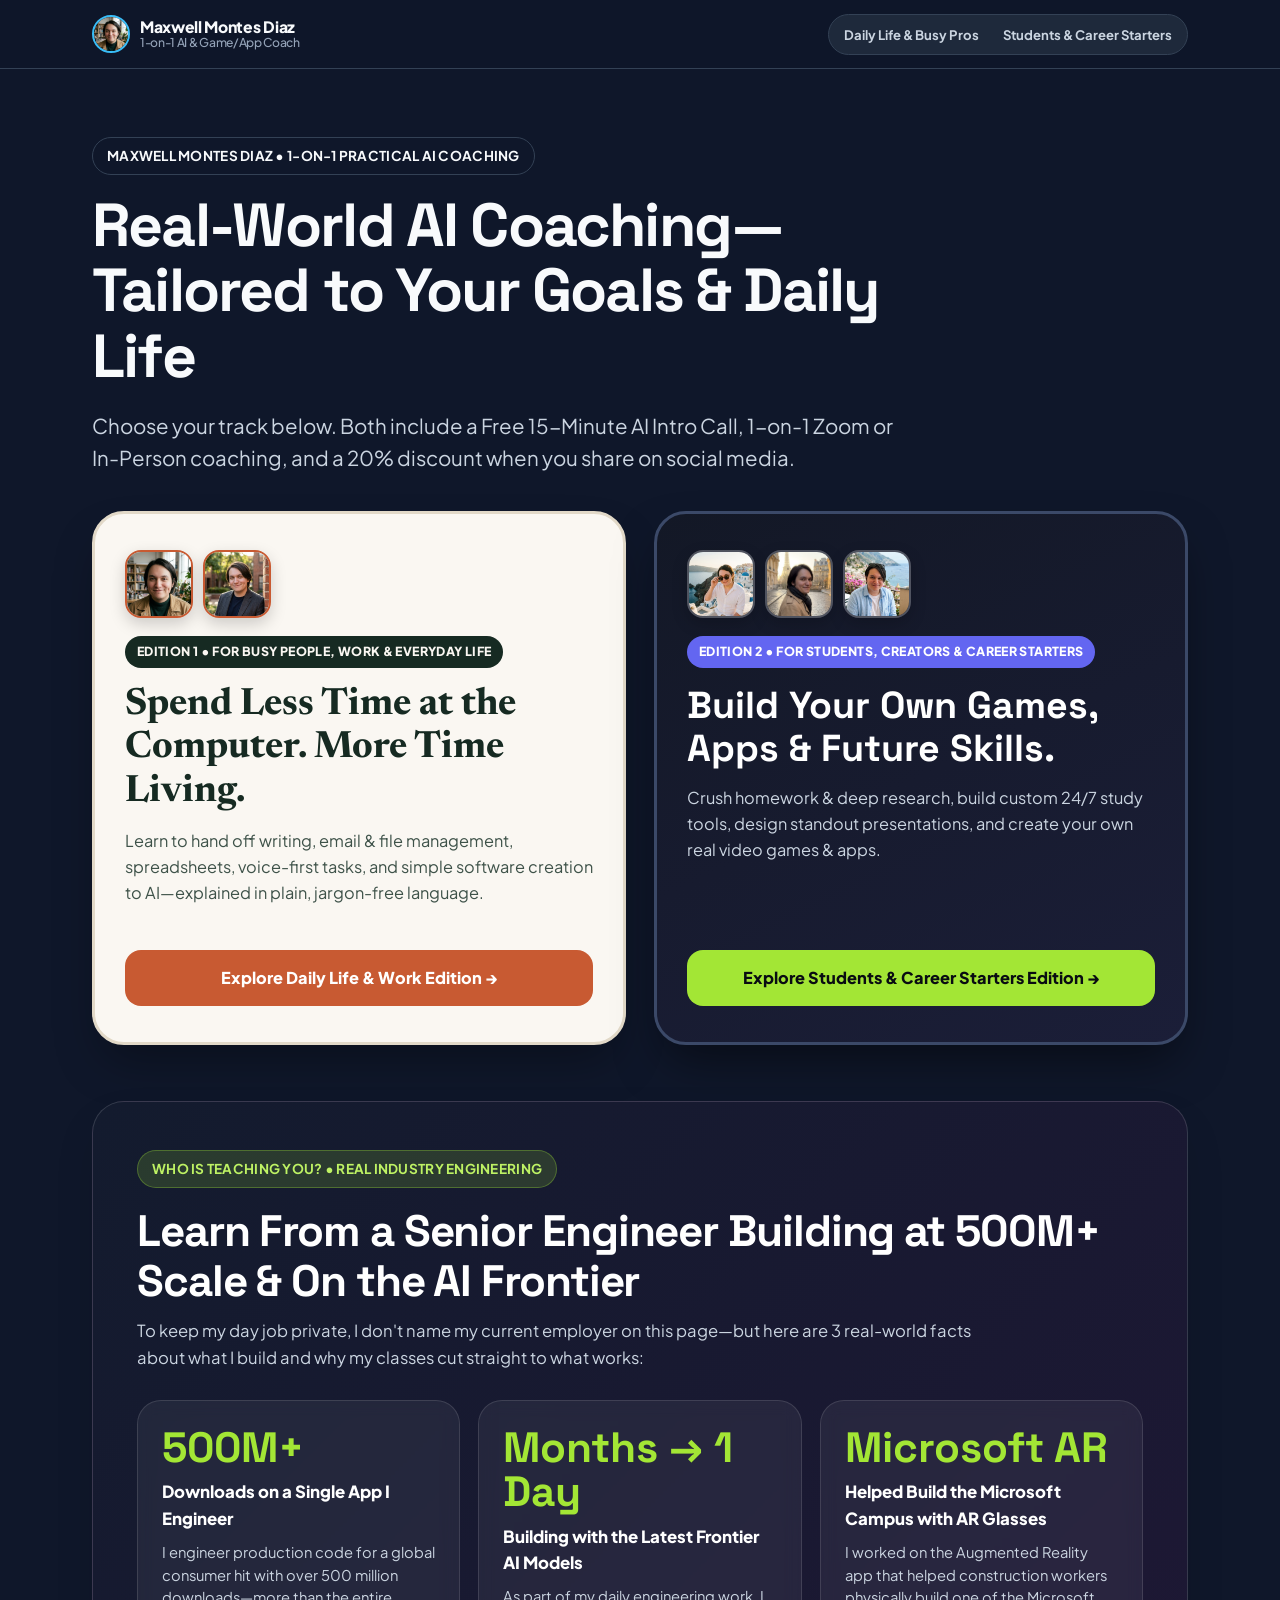
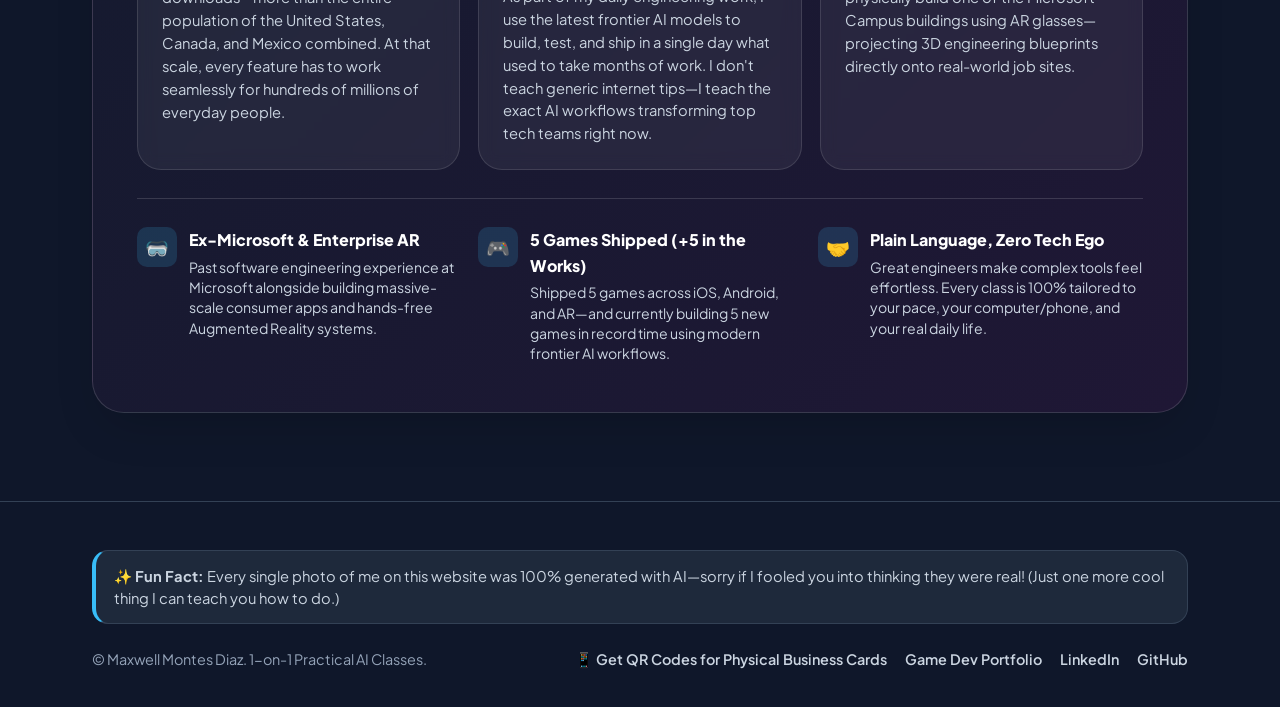
==== commit c0503d31: "Update credibility showcase (500M+ scale, frontier AI speed, Microsoft Campus AR) & add printable bu" ====
--- a/index.html
+++ b/index.html
@@ -4,7 +4,7 @@
   <meta charset="utf-8" />
   <meta name="viewport" content="width=device-width, initial-scale=1" />
   <title>Maxwell Montes Diaz — 1-on-1 Practical AI, App &amp; Game Classes</title>
-  <meta name="description" content="1-on-1 AI coaching by Maxwell Montes Diaz (Ex-Microsoft AR &amp; 500M+ download mobile hit engineer). Tailored tracks for Busy People &amp; Daily Life, and for Students, Creators &amp; Career Starters. Free 15-Min AI Intro Call!" />
+  <meta name="description" content="1-on-1 AI coaching by Maxwell Montes Diaz (Ex-Microsoft, 500M+ download app engineer &amp; frontier AI builder). Tailored tracks for Busy People &amp; Daily Life, and for Students, Creators &amp; Career Starters. Free 15-Min AI Intro Call!" />
 
   <!-- OpenGraph / WhatsApp / iMessage / Social Link Preview -->
   <meta property="og:type" content="website" />
@@ -114,7 +114,7 @@
           </article>
         </div>
 
-        <!-- Mystery Megahit Credibility Showcase -->
+        <!-- Credibility Showcase -->
         <div class="credibility-showcase">
           <div style="display:grid;grid-template-columns:1fr;gap:28px;align-items:center;">
             <div>
@@ -122,10 +122,10 @@
                 WHO IS TEACHING YOU? • REAL INDUSTRY ENGINEERING
               </div>
               <h2 class="headline-lg" style="color:#FFFFFF;margin-bottom:12px;" data-i18n="cred_title">
-                Learn From an Engineer Working on One of the Biggest Mobile Hits in History
+                Learn From a Senior Engineer Building at 500M+ Scale &amp; On the AI Frontier
               </h2>
               <p style="color:#CBD5E1;max-width:72ch;font-size:1.04rem;" data-i18n="cred_subtitle">
-                I can't name my biggest current project directly on this page—but you (and everyone on your street) already know it. Here are a few fun facts about the app I work on:
+                To keep my day job private, I don't name my current employer on this page—but here are 3 real-world facts about what I build and why my classes cut straight to what works:
               </p>
             </div>
           </div>
@@ -133,25 +133,25 @@
           <div class="mystery-stats-grid">
             <div class="mystery-stat-card">
               <div class="stat-big" data-i18n="stat1_num">500M+</div>
-              <div class="stat-title" data-i18n="stat1_title">Downloads in Just Over 60 Days</div>
+              <div class="stat-title" data-i18n="stat1_title">Downloads on a Single App I Engineer</div>
               <p class="stat-desc" data-i18n="stat1_desc">
-                When it launched in the mid-2010s, it reached 500 million downloads in just over 60 days—a milestone that took Facebook over 5 years, Twitter over 5 years, and Candy Crush more than a year to hit.
+                I engineer production code for a global consumer hit with over 500 million downloads—more than the entire population of the United States, Canada, and Mexico combined. At that scale, every feature has to work seamlessly for hundreds of millions of everyday people.
               </p>
             </div>
 
             <div class="mystery-stat-card">
-              <div class="stat-big" data-i18n="stat2_num">43 Min / Day</div>
-              <div class="stat-title" data-i18n="stat2_title">More Daily Time Than IG + Snap + WhatsApp</div>
+              <div class="stat-big" data-i18n="stat2_num">Months → 1 Day</div>
+              <div class="stat-title" data-i18n="stat2_title">Building with the Latest Frontier AI Models</div>
               <p class="stat-desc" data-i18n="stat2_desc">
-                At its peak, the average user spent 43 minutes per day inside the app—more daily active time than scrolling Instagram, Snapchat, and WhatsApp combined.
+                As part of my daily engineering work, I use the latest frontier AI models to build, test, and ship in a single day what used to take months of work. I don't teach generic internet tips—I teach the exact AI workflows transforming top tech teams right now.
               </p>
             </div>
 
             <div class="mystery-stat-card">
-              <div class="stat-big" data-i18n="stat3_num">5 World Records</div>
-              <div class="stat-title" data-i18n="stat3_title">$207M in Month One &amp; 2:00 AM Crowds</div>
+              <div class="stat-big" data-i18n="stat3_num">Microsoft AR</div>
+              <div class="stat-title" data-i18n="stat3_title">Helped Build the Microsoft Campus with AR Glasses</div>
               <p class="stat-desc" data-i18n="stat3_desc">
-                Shattered 5 Guinness World Records simultaneously in its first month ($207M in 30 days before even launching in Japan or Brazil). Entire cities had to change park curfews and deploy police escorts for hundreds of thousands of people gathering in public squares at 2:00 AM.
+                I worked on the Augmented Reality app that helped construction workers physically build one of the Microsoft Campus buildings using AR glasses—projecting 3D engineering blueprints directly onto real-world job sites.
               </p>
             </div>
           </div>
@@ -160,15 +160,15 @@
             <div class="exp-item">
               <div class="exp-badge">🥽</div>
               <div>
-                <h4 data-i18n="exp1_title">Microsoft &amp; Construction AR</h4>
-                <p data-i18n="exp1_desc">Built Augmented Reality (AR) software on Microsoft HoloLens for construction workers in the field, plus past experience at Microsoft.</p>
+                <h4 data-i18n="exp1_title">Ex-Microsoft &amp; Enterprise AR</h4>
+                <p data-i18n="exp1_desc">Past software engineering experience at Microsoft alongside building massive-scale consumer apps and hands-free Augmented Reality systems.</p>
               </div>
             </div>
             <div class="exp-item">
               <div class="exp-badge">🎮</div>
               <div>
                 <h4 data-i18n="exp2_title">5 Games Shipped (+5 in the Works)</h4>
-                <p data-i18n="exp2_desc">Shipped 5 games across iOS, Android, and AR—including medical therapy &amp; youth community games—and currently building 5 more to launch.</p>
+                <p data-i18n="exp2_desc">Shipped 5 games across iOS, Android, and AR—and currently building 5 new games in record time using modern frontier AI workflows.</p>
               </div>
             </div>
             <div class="exp-item">
@@ -229,6 +229,11 @@
         <div id="qr-url-youth" style="font-family:var(--font-mono);font-size:0.76rem;color:#94A3B8;word-break:break-all;"></div>
       </div>
     </div>
+    <div style="margin-top:18px;text-align:center;">
+      <a href="cards/" class="btn" style="background:#38BDF8;color:#090C12;width:100%;font-size:0.95rem;padding:12px 18px;">
+        🪪 Open Printable Business Cards Studio (Single &amp; Double-Sided, EN/ES) →
+      </a>
+    </div>
   </dialog>
 
   <script src="assets/js/site.js"></script>
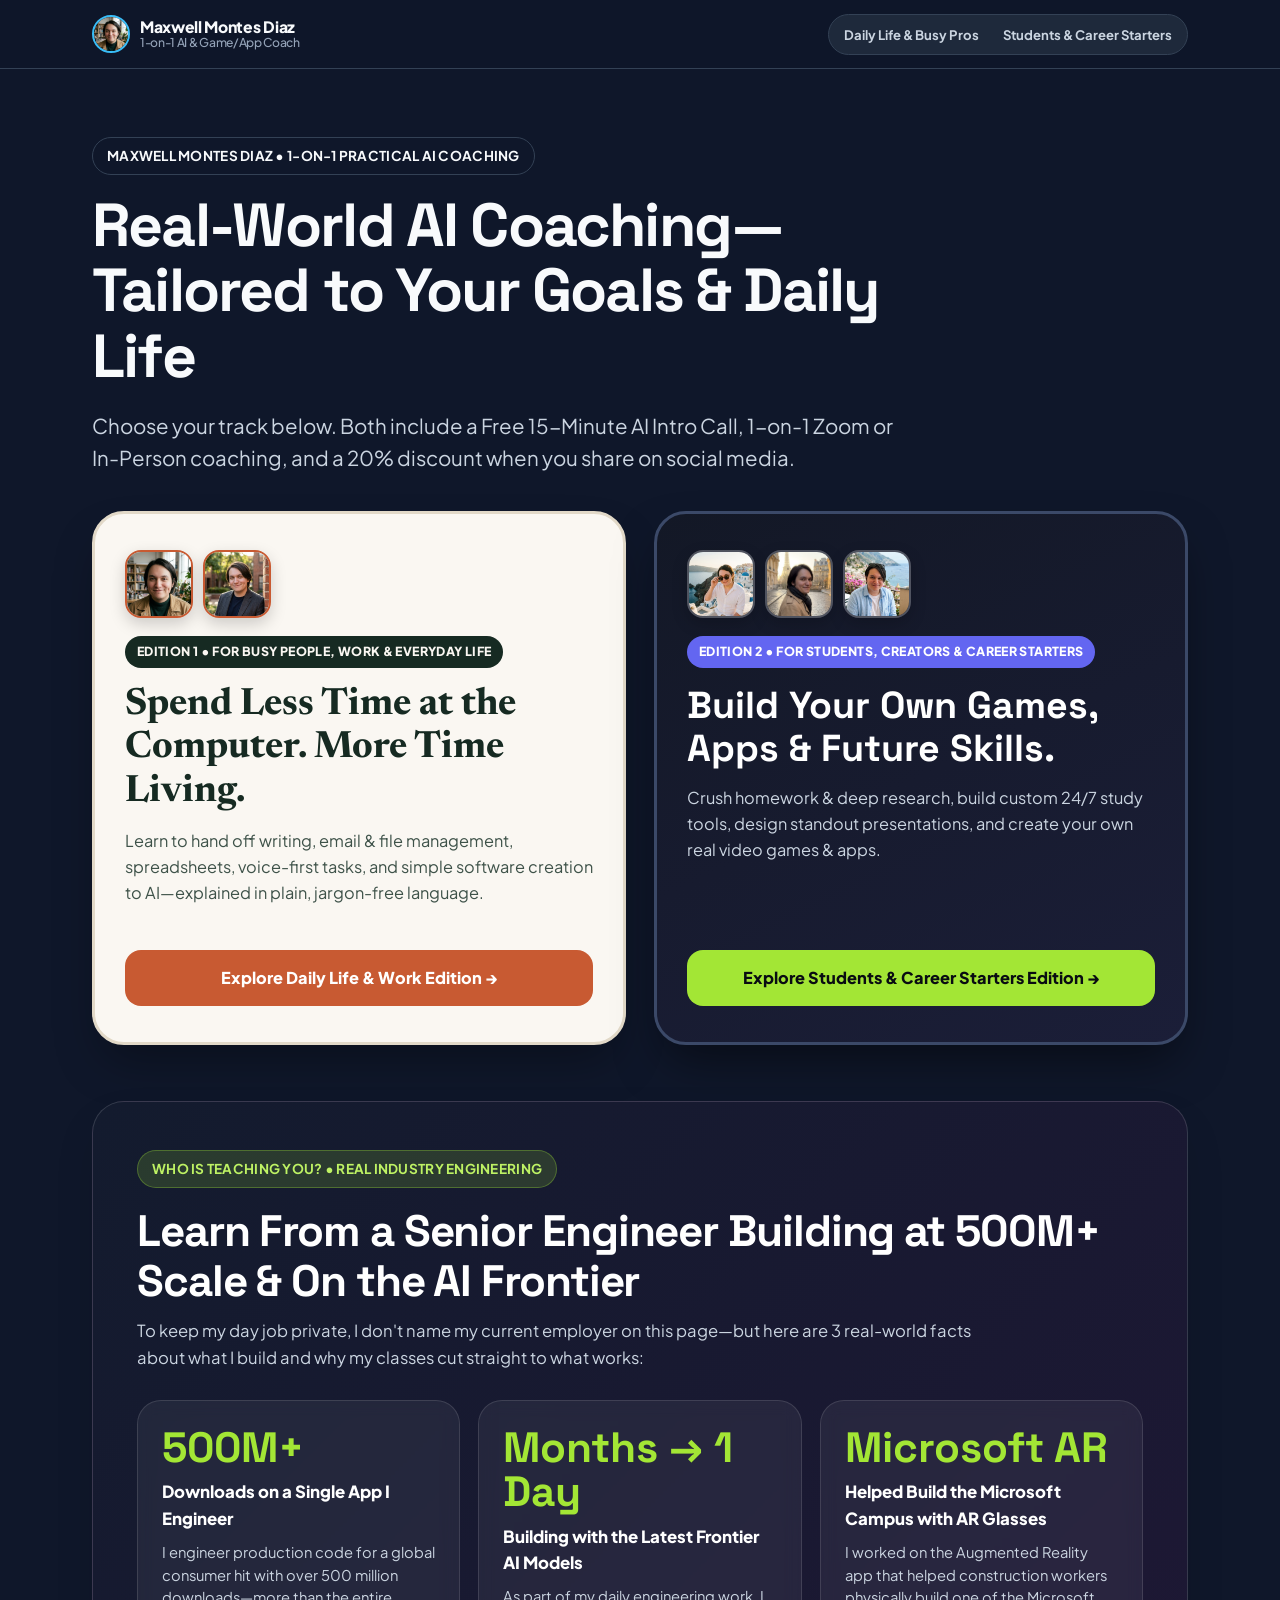
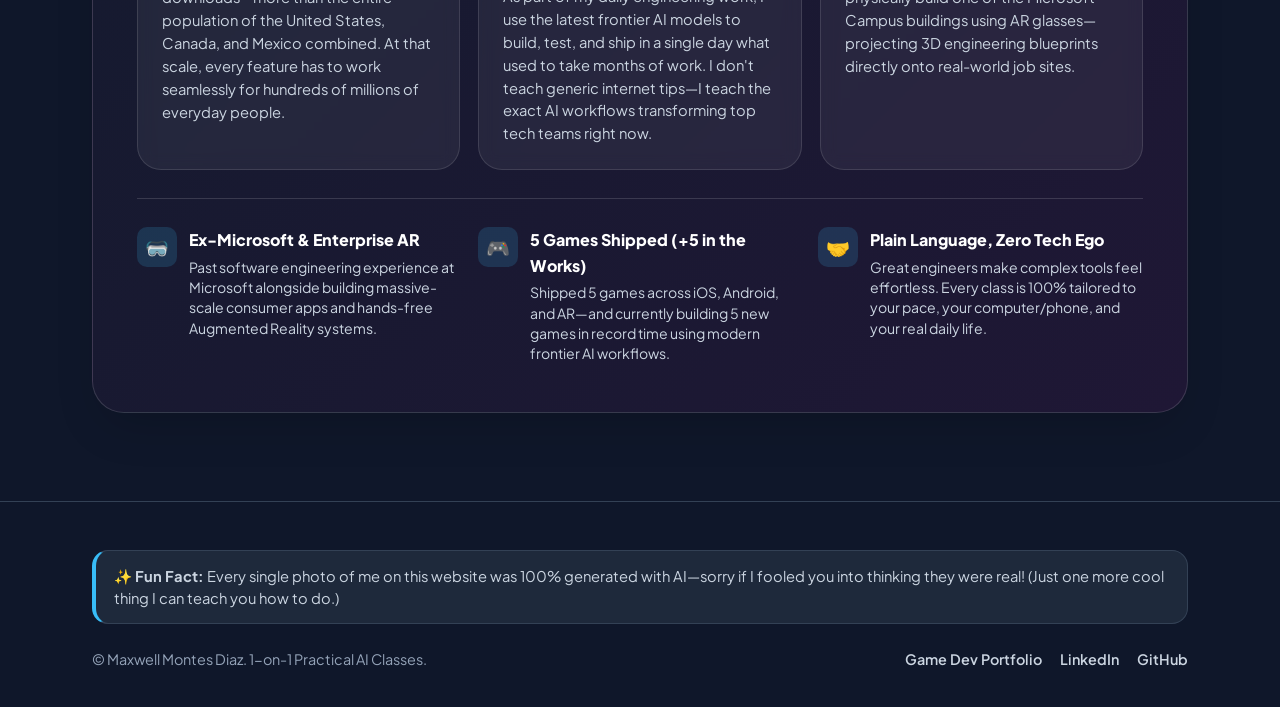
==== commit c972f826: "Hide 'Get QR Codes for Physical Business Cards' button in footer" ====
--- a/index.html
+++ b/index.html
@@ -193,7 +193,7 @@
       <div class="footer-inner">
         <div data-i18n="footer_rights">© Maxwell Montes Diaz. 1-on-1 Practical AI Classes.</div>
         <div class="footer-links">
-          <button type="button" id="open-qr-modal" data-i18n="footer_qr_btn">📱 Get QR Codes for Physical Business Cards</button>
+          <button type="button" id="open-qr-modal" data-i18n="footer_qr_btn" hidden style="display:none;">📱 Get QR Codes for Physical Business Cards</button>
           <a href="https://mascaz.github.io" target="_blank" rel="noopener" data-i18n="footer_portfolio">Game Dev Portfolio</a>
           <a href="https://www.linkedin.com/in/maxwell-montes-diaz/" target="_blank" rel="noopener">LinkedIn</a>
           <a href="https://github.com/Mascaz" target="_blank" rel="noopener">GitHub</a>
